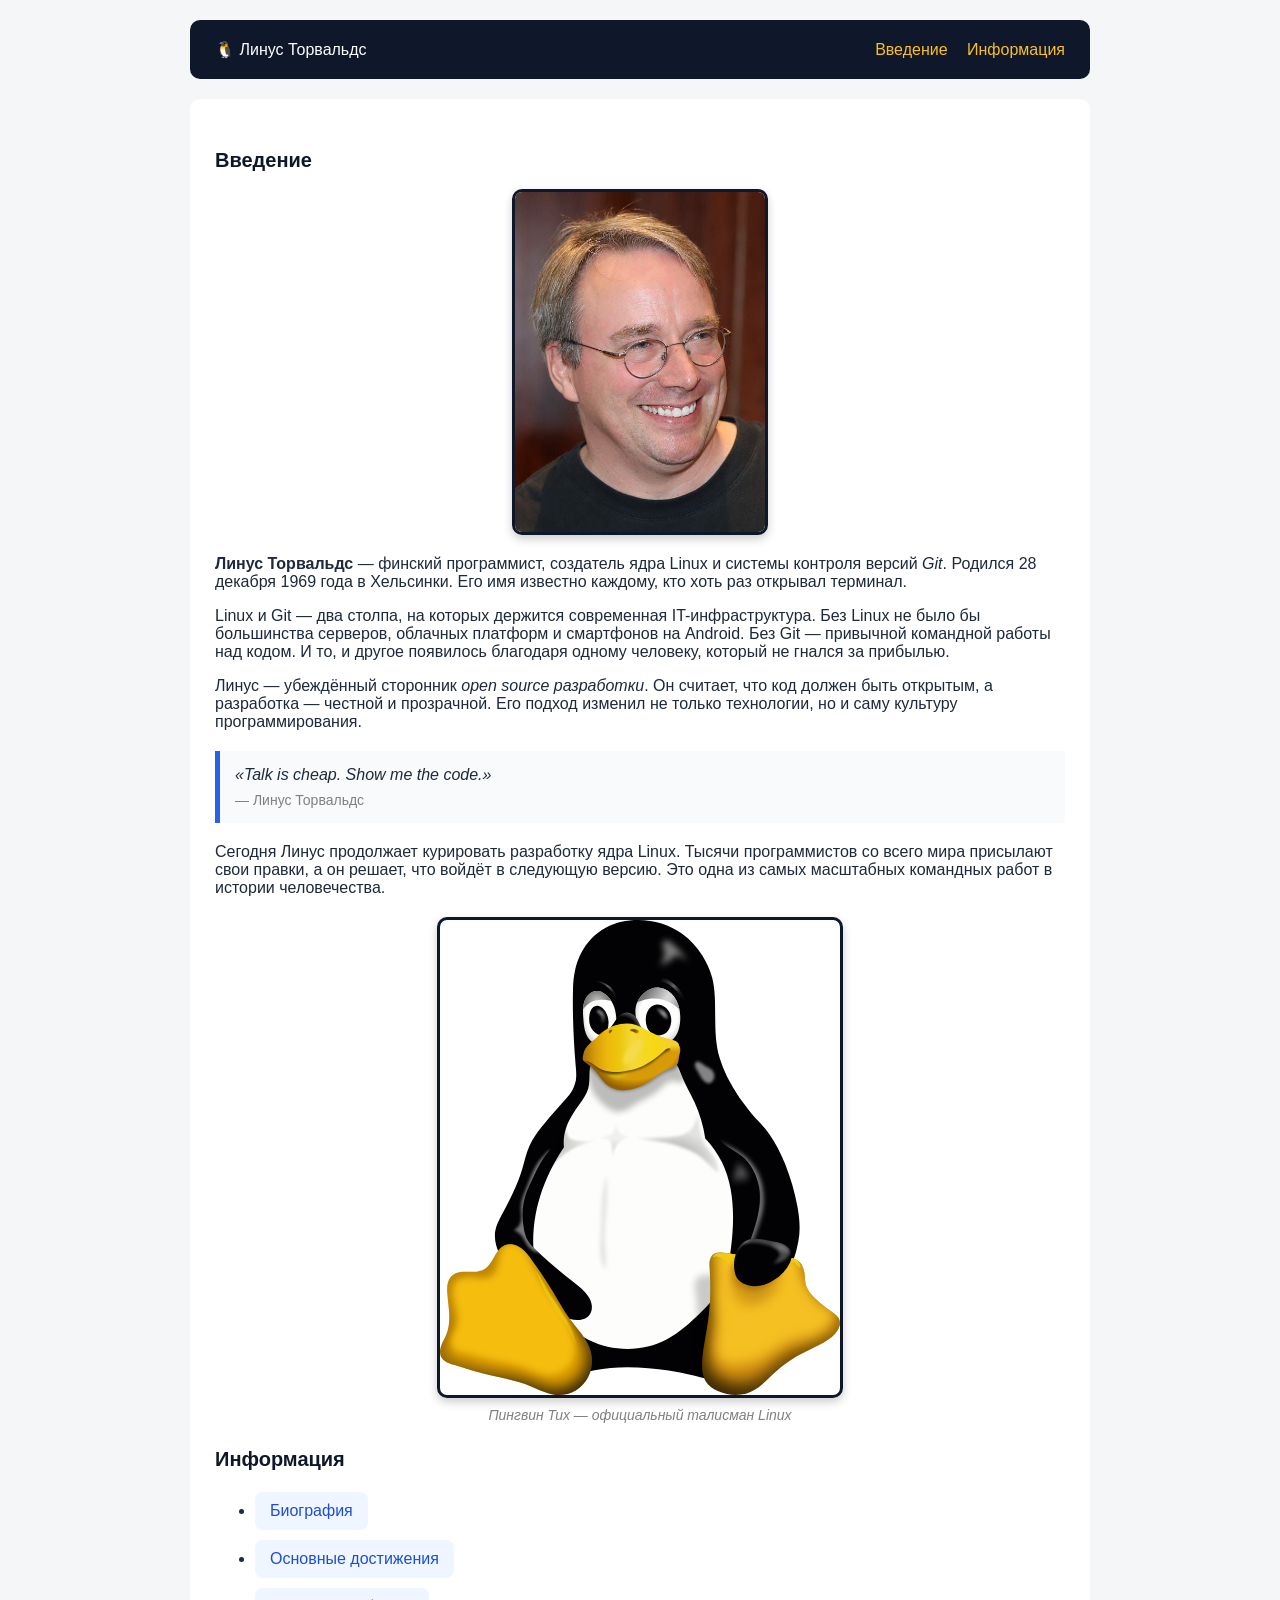
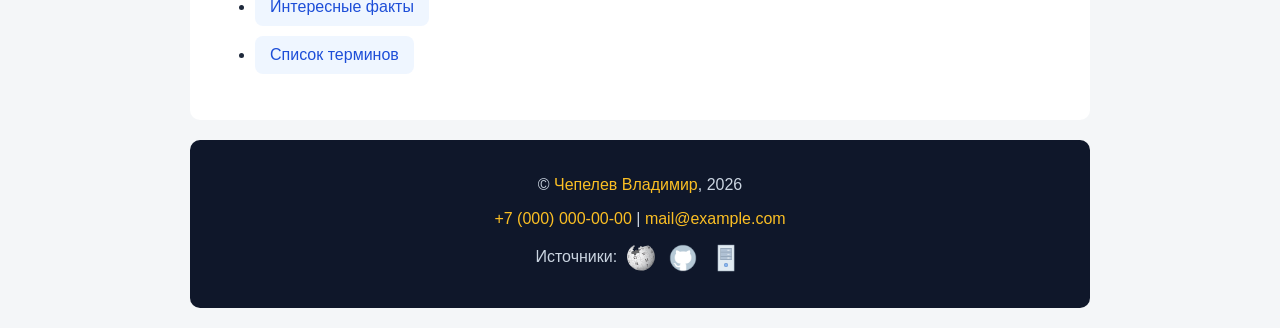
==== index.html @ a2cba8c8 "Add files via upload" ====
<!DOCTYPE html>
<html lang="ru">

<head>
    <meta charset="UTF-8">
    <meta name="viewport" content="width=device-width, initial-scale=1.0">
    <title>Линус Торвальдс</title>
    <link rel="icon" href="img/favicon.png" type="image/png">
    <link rel="stylesheet" href="css/style.css">
</head>

<body>
    <header class="header">
        <div class="logo">
            <span>🐧</span>
            <span>Линус Торвальдс</span>
        </div>
        <nav>
            <a href="#intro">Введение</a>
            <a href="#info">Информация</a>
        </nav>
    </header>

    <main>
        <section id="intro">
            <h2>Введение</h2>

            <img src="img/linus.jpg" alt="Линус Торвальдс" class="portrait">

            <p>
                <strong>Линус Торвальдс</strong> — финский программист, создатель ядра Linux
                и системы контроля версий <em>Git</em>. Родился <time datetime="1969-12-28">28 декабря 1969 года</time>
                в Хельсинки. Его имя известно каждому, кто хоть раз открывал терминал.
            </p>

            <p>
                Linux и Git — два столпа, на которых держится современная IT-инфраструктура.
                Без Linux не было бы большинства серверов, облачных платформ и смартфонов
                на Android. Без Git — привычной командной работы над кодом. И то, и другое
                появилось благодаря одному человеку, который не гнался за прибылью.
            </p>

            <p>
                Линус — убеждённый сторонник <em>open source разработки</em>. Он считает, что код должен
                быть открытым, а разработка — честной и прозрачной. Его подход изменил не только
                технологии, но и саму культуру программирования.
            </p>

            <blockquote class="quote">
                <q>Talk is cheap. Show me the code.</q>
                <cite>— Линус Торвальдс</cite>
            </blockquote>

            <p>
                Сегодня Линус продолжает курировать разработку ядра Linux. Тысячи программистов
                со всего мира присылают свои правки, а он решает, что войдёт в следующую версию.
                Это одна из самых масштабных командных работ в истории человечества.
            </p>

            <figure class="figure">
                <img src="img/linux.svg" alt="Логотип Linux — пингвин Tux">
                <figcaption>Пингвин Tux — официальный талисман Linux</figcaption>
            </figure>
        </section>

        <section id="info">
            <h2>Информация</h2>
            <ul>
                <li><a href="biography.html" class="card">Биография</a></li>
                <li><a href="achievements.html" class="card">Основные достижения</a></li>
                <li><a href="facts.html" class="card">Интересные факты</a></li>
                <li><a href="terms.html" class="card">Список терминов</a></li>
            </ul>
        </section>
    </main>

    <footer class="footer">
        <p>
            &copy; <a href="https://github.com/Tinnarion">Чепелев Владимир</a>, 2026
        </p>
        <p>
            <a href="tel:+70000000000">+7 (000) 000-00-00</a> |
            <a href="mailto:mail@example.com">mail@example.com</a>
        </p>
        <p class="sources">
            Источники:
            <a href="https://ru.wikipedia.org/wiki/Линус_Торвальдс" title="Статья о Линусе Торвальдсе в Википедии"><img
                    src="img/wikipedia.svg" alt="Wikipedia"></a>
            <a href="https://github.com/torvalds" title="Профиль Линуса Торвальдса на GitHub"><img src="img/github.png"
                    alt="GitHub"></a>
            <a href="https://www.kernel.org/" title="Официальный сайт ядра Linux"><img src="img/server.png"
                    alt="Kernel.org"></a>
        </p>
    </footer>
</body>

</html>
---- css/style.css ----
body {
    font-family: Arial, sans-serif;
    background: #f4f6f8;
    color: #1e293b;
    max-width: 900px;
    margin: 0 auto;
    padding: 20px;
}

.header {
    background: #0f172a;
    color: white;
    padding: 20px 25px;
    border-radius: 10px;
    margin-bottom: 20px;
    display: flex;
    justify-content: space-between;
    align-items: center;
}

.header a {
    color: #fbbf24;
    text-decoration: none;
    margin-left: 15px;
}

main {
    background: white;
    padding: 25px;
    border-radius: 10px;
    margin-bottom: 20px;
}

h1 {
    color: #0f172a;
    font-size: 28px;
}

h2 {
    color: #0f172a;
    font-size: 20px;
    margin-top: 25px;
}

.date {
    color: gray;
    font-size: 14px;
    font-style: italic;
}

.quote {
    background: #f8fafc;
    border-left: 5px solid #2563eb;
    padding: 15px;
    margin: 20px 0;
    font-style: italic;
}

.quote cite {
    display: block;
    color: gray;
    font-size: 14px;
    font-style: normal;
    margin-top: 8px;
}

.figure {
    text-align: center;
    margin: 20px 0;
}

.figure img {
    max-width: 400px;
    width: 100%;
    border: 3px solid #0f172a;
    border-radius: 10px;
    box-shadow: 0 4px 10px rgba(0, 0, 0, 0.2);
}

.figure figcaption {
    color: gray;
    font-size: 14px;
    font-style: italic;
    margin-top: 5px;
}

.portrait {
    display: block;
    max-width: 250px;
    margin: 0 auto 20px;
    border: 3px solid #0f172a;
    border-radius: 10px;
    box-shadow: 0 4px 10px rgba(0, 0, 0, 0.2);
}

dl {
    margin-bottom: 15px;
}

dt {
    font-weight: bold;
    color: #0f172a;
    margin-top: 10px;
}

dd {
    margin-left: 0;
    color: #334155;
}

dd::before {
    content: "— ";
    color: gray;
}

code {
    background: #f1f5f9;
    padding: 2px 6px;
    border-radius: 4px;
    font-family: monospace;
    color: #be185d;
}

kbd {
    background: #1e293b;
    color: white;
    padding: 2px 6px;
    border-radius: 4px;
    font-family: monospace;
}

.card {
    display: inline-block;
    padding: 10px 15px;
    background: #eff6ff;
    color: #1d4ed8;
    border-radius: 8px;
    text-decoration: none;
    margin: 5px 0;
}

.footer {
    background: #0f172a;
    color: #cbd5e1;
    text-align: center;
    padding: 20px;
    border-radius: 10px;
}

.footer a {
    color: #fbbf24;
    text-decoration: none;
}

.sources {
    margin-top: 15px;
}

.sources img {
    width: 28px;
    height: 28px;
    vertical-align: middle;
    margin: 0 5px;
}
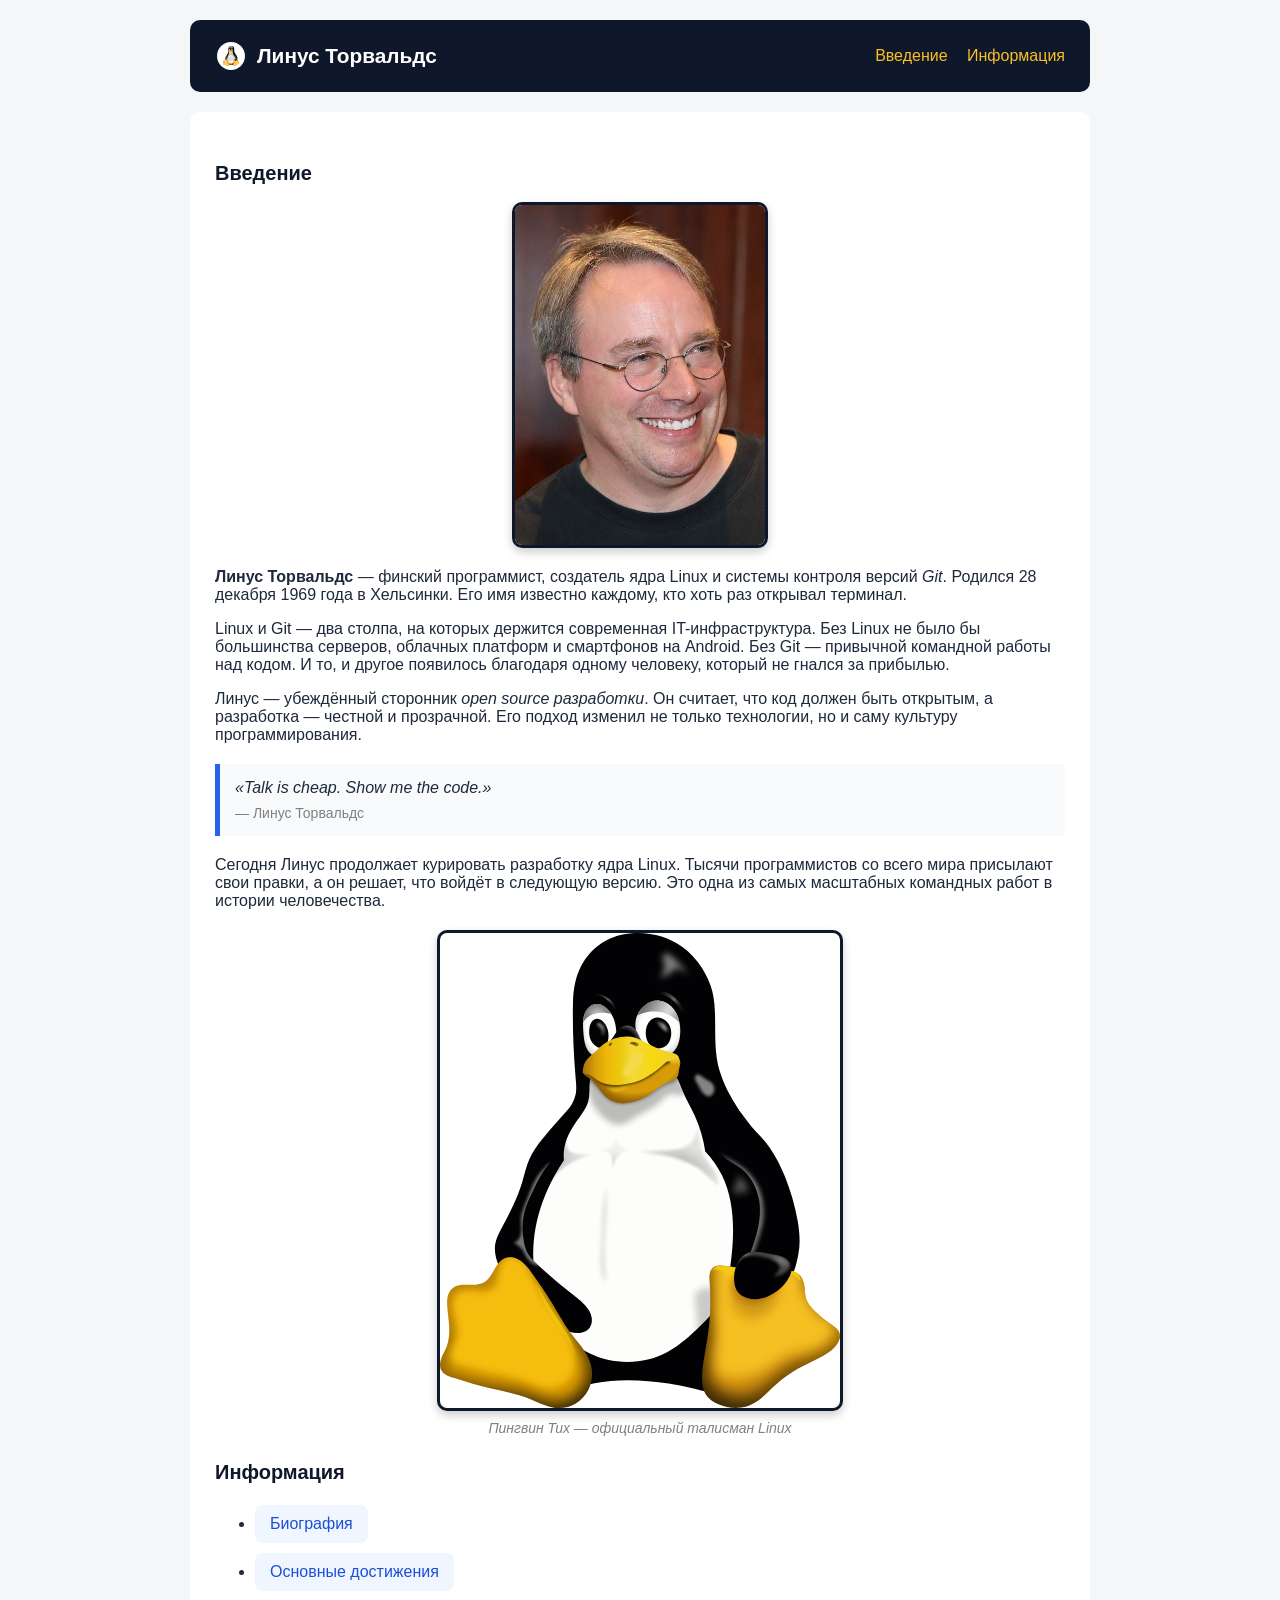
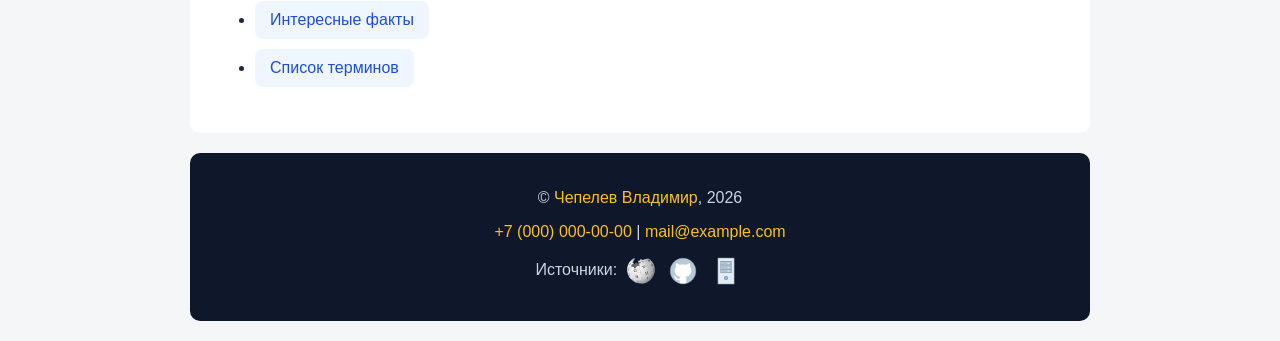
==== commit d4442d88: "Update index.html" ====
--- a/index.html
+++ b/index.html
@@ -12,8 +12,10 @@
 <body>
     <header class="header">
         <div class="logo">
-            <span>🐧</span>
-            <span>Линус Торвальдс</span>
+            <div class="logo">
+                <img src="img/linux-head.svg" alt="Линукс иконка">
+                <span>Линус Торвальдс</span>
+            </div>
         </div>
         <nav>
             <a href="#intro">Введение</a>
@@ -94,4 +96,4 @@
     </footer>
 </body>
 
-</html>+</html>
--- a/css/style.css
+++ b/css/style.css
@@ -161,4 +161,18 @@
     height: 28px;
     vertical-align: middle;
     margin: 0 5px;
-}+}
+
+.logo {
+    display: flex;
+    align-items: center;
+    gap: 10px;
+    font-size: 1.3rem;
+    font-weight: bold;
+}
+
+.logo img {
+    width: 32px;
+    height: 32px;
+    object-fit: contain;
+}
